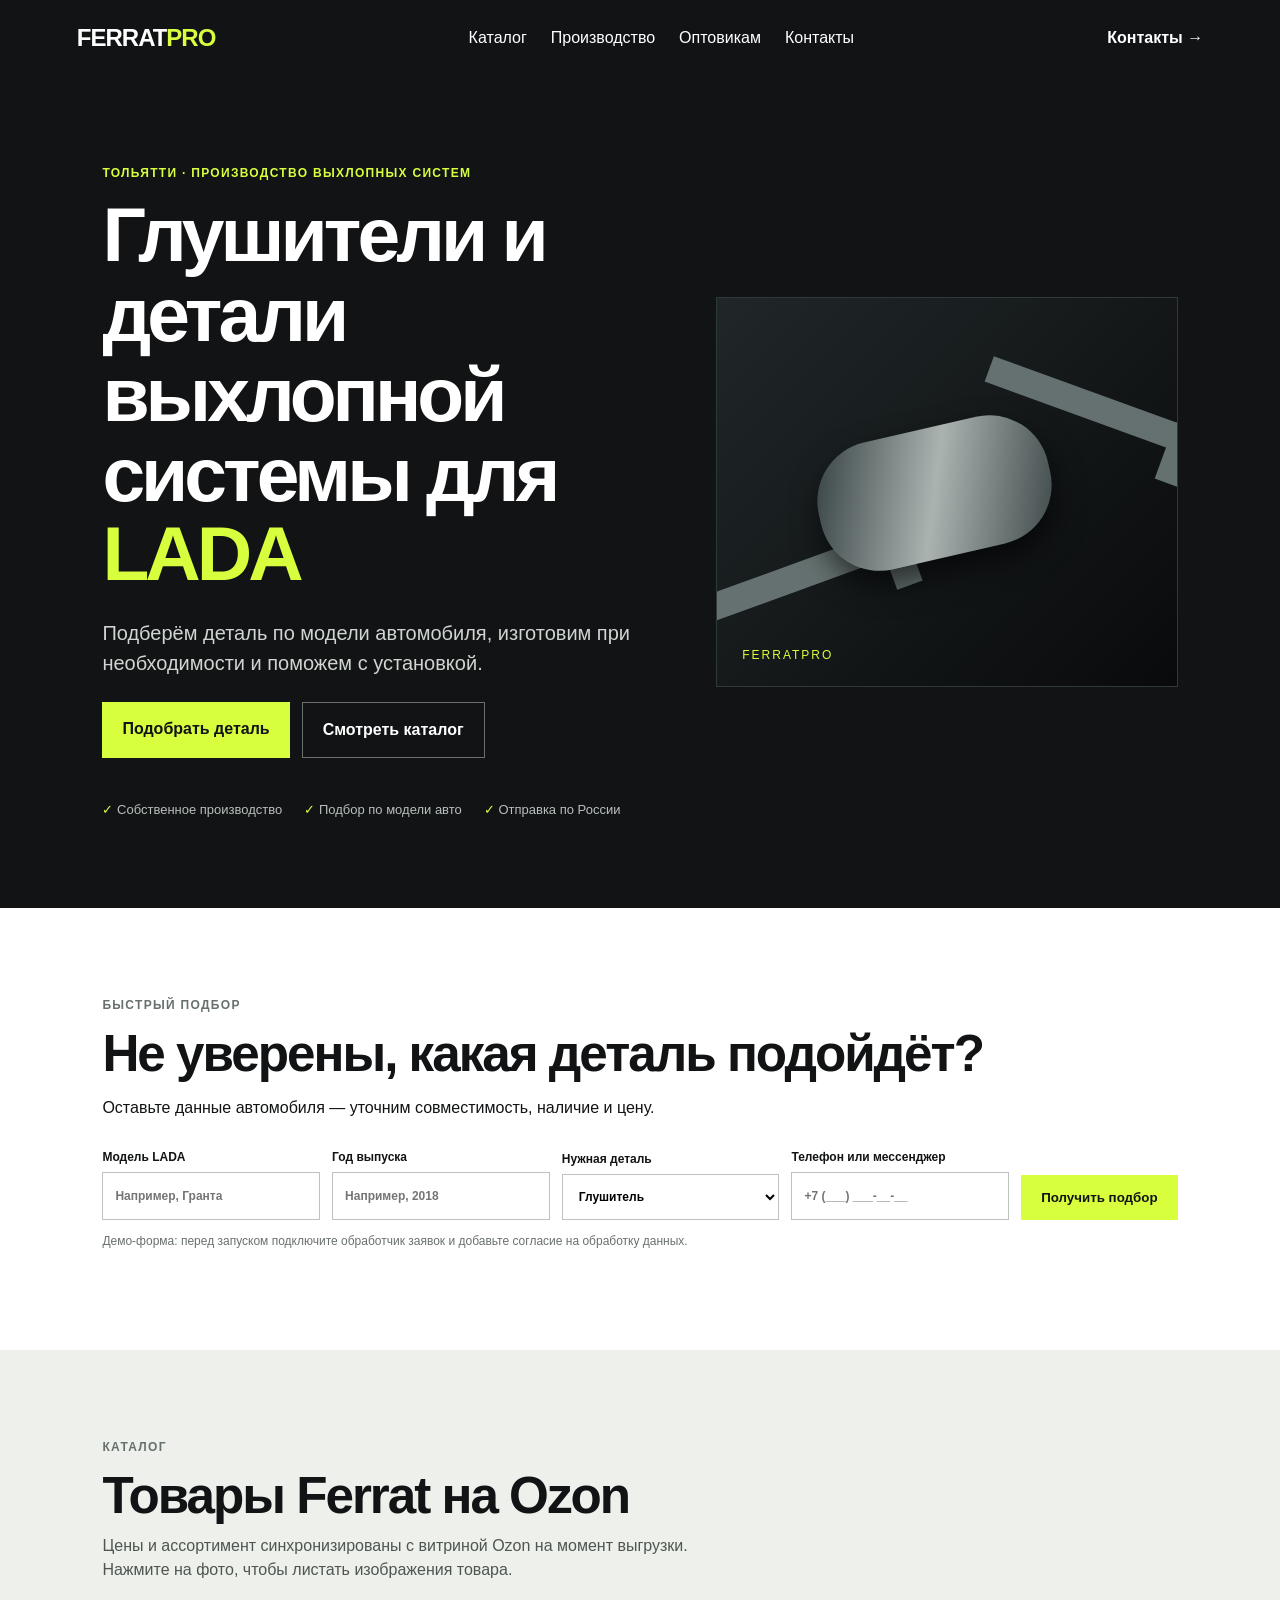
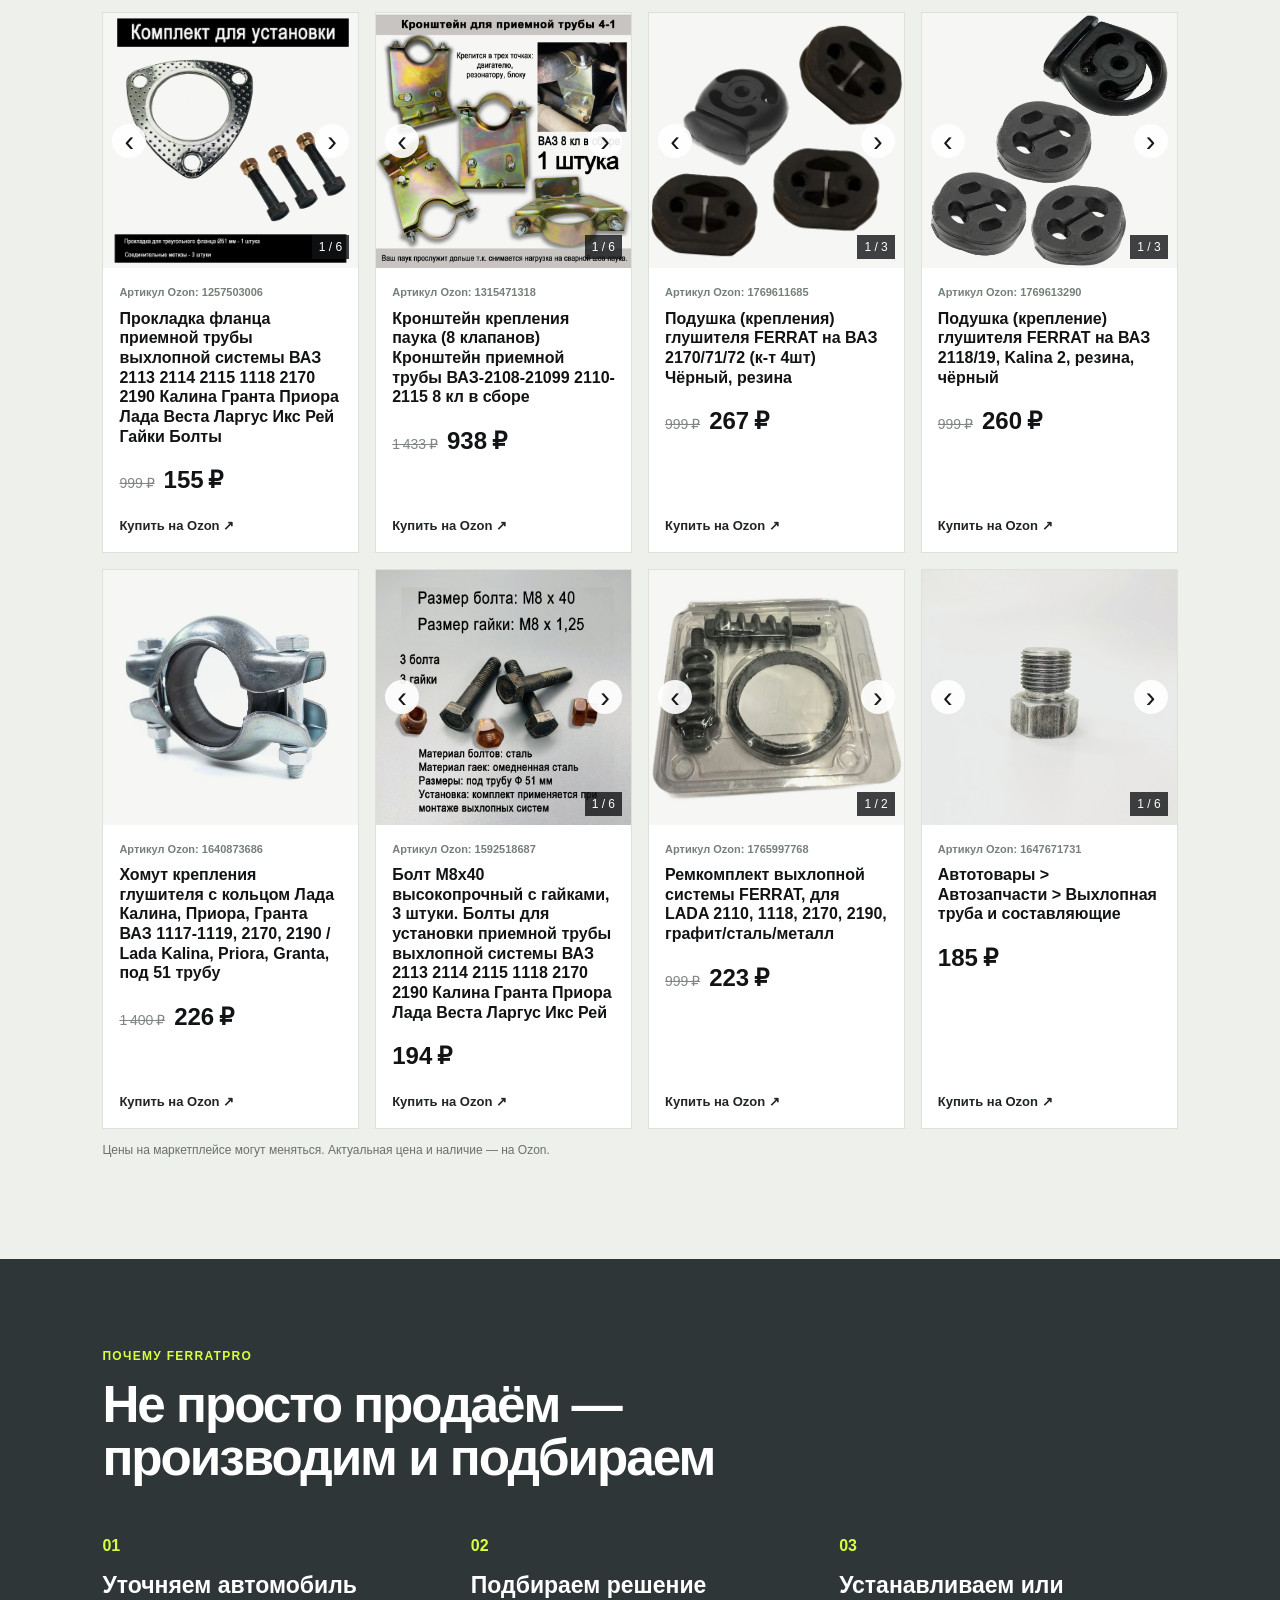
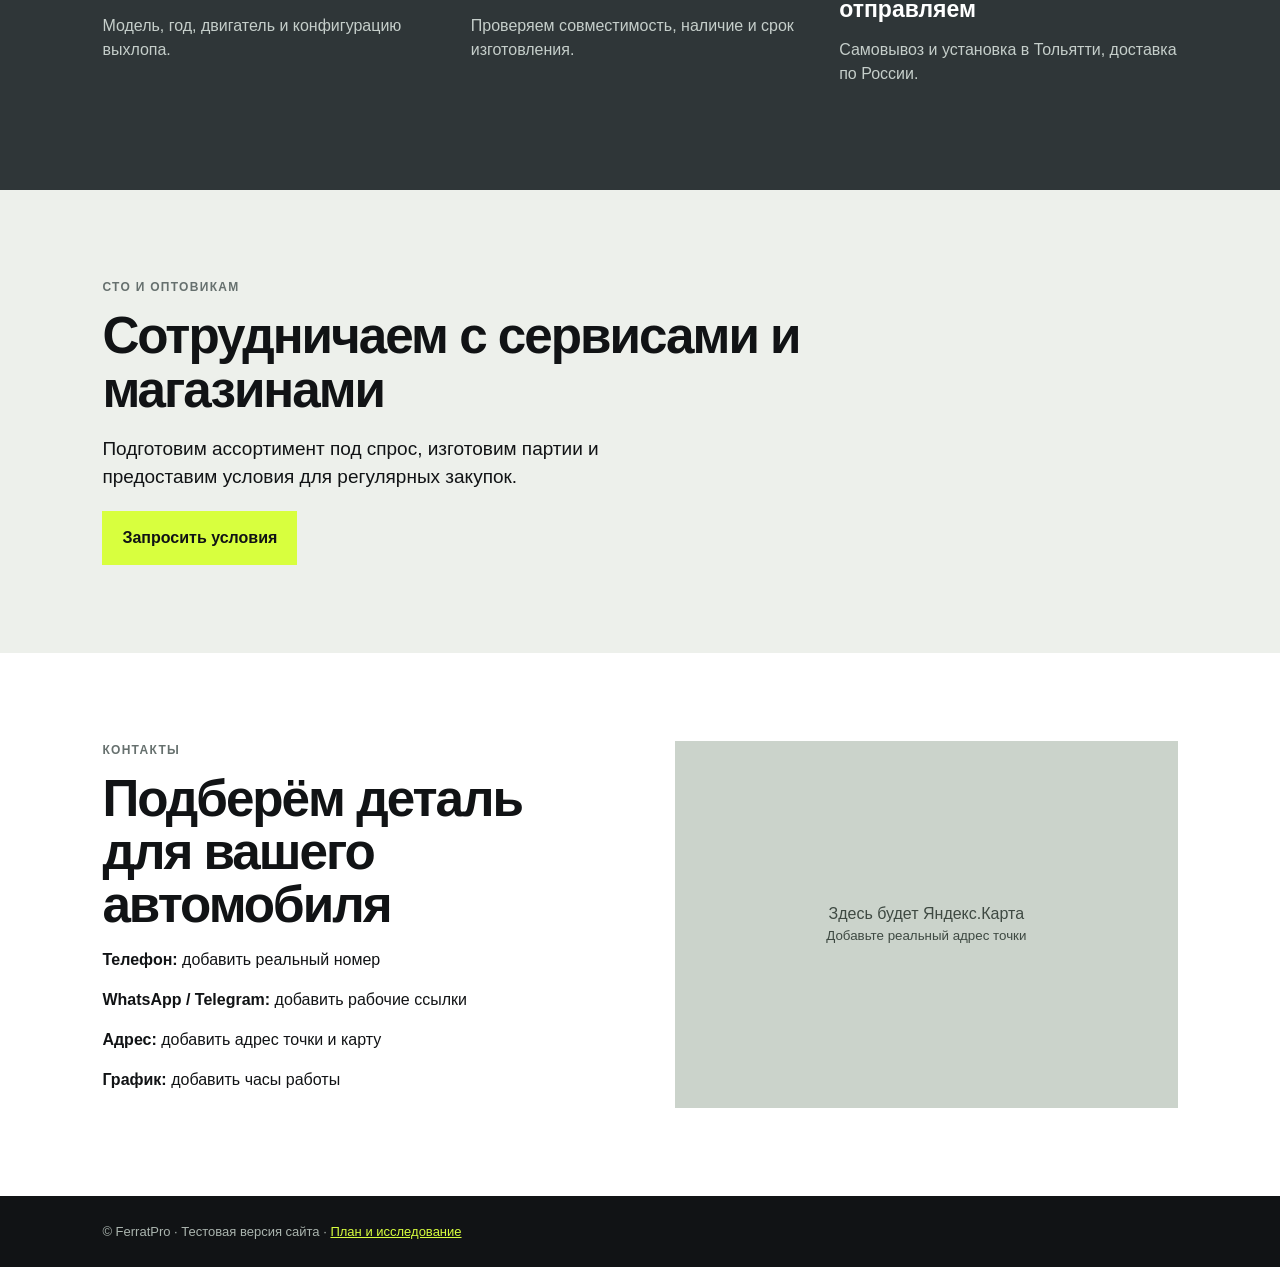
==== public_html/index.html @ e41630f1 "Move public site files into public_html" ====
<!doctype html>
<html lang="ru">
  <head>
    <meta charset="UTF-8" />
    <meta name="viewport" content="width=device-width, initial-scale=1.0" />
    <meta name="description" content="FerratPro — производство и подбор деталей выхлопной системы для LADA в Тольятти." />
    <title>FerratPro — детали выхлопной системы для LADA</title>
    <link rel="stylesheet" href="assets/styles.css" />
  </head>
  <body>
    <header class="header">
      <a class="logo" href="#">FERRAT<span>PRO</span></a>
      <nav aria-label="Основная навигация">
        <a href="#catalog">Каталог</a>
        <a href="#production">Производство</a>
        <a href="#wholesale">Оптовикам</a>
        <a href="#contacts">Контакты</a>
      </nav>
      <a class="phone" href="#contacts">Контакты →</a>
    </header>

    <main>
      <section class="hero">
        <div>
          <p class="eyebrow">ТОЛЬЯТТИ · ПРОИЗВОДСТВО ВЫХЛОПНЫХ СИСТЕМ</p>
          <h1>Глушители и детали выхлопной системы для <em>LADA</em></h1>
          <p class="lead">Подберём деталь по модели автомобиля, изготовим при необходимости и поможем с установкой.</p>
          <div class="actions">
            <a class="button" href="#selection">Подобрать деталь</a>
            <a class="button secondary" href="#catalog">Смотреть каталог</a>
          </div>
          <ul class="facts">
            <li>Собственное производство</li>
            <li>Подбор по модели авто</li>
            <li>Отправка по России</li>
          </ul>
        </div>
        <div class="hero-art" aria-label="Иллюстрация детали выхлопной системы">
          <div class="pipe pipe-one"></div><div class="pipe pipe-two"></div><div class="muffler"></div>
          <span>FERRATPRO</span>
        </div>
      </section>

      <section id="selection" class="selection">
        <p class="eyebrow">БЫСТРЫЙ ПОДБОР</p>
        <h2>Не уверены, какая деталь подойдёт?</h2>
        <p>Оставьте данные автомобиля — уточним совместимость, наличие и цену.</p>
        <form onsubmit="return submitSelection(event)">
          <label>Модель LADA <input required name="model" placeholder="Например, Гранта" /></label>
          <label>Год выпуска <input required name="year" inputmode="numeric" placeholder="Например, 2018" /></label>
          <label>Нужная деталь <select name="part"><option>Глушитель</option><option>Резонатор</option><option>Гофра</option><option>Пламегаситель</option><option>Нужна консультация</option></select></label>
          <label>Телефон или мессенджер <input required name="contact" placeholder="+7 (___) ___-__-__" /></label>
          <button class="button" type="submit">Получить подбор</button>
        </form>
        <p class="form-note">Демо-форма: перед запуском подключите обработчик заявок и добавьте согласие на обработку данных.</p>
      </section>

      <section id="catalog" class="section">
        <p class="eyebrow">КАТАЛОГ</p><h2>Товары Ferrat на Ozon</h2>
        <p class="catalog-intro">Цены и ассортимент синхронизированы с витриной Ozon на момент выгрузки. Нажмите на фото, чтобы листать изображения товара.</p>
        <div id="product-grid" class="product-grid"></div>
        <p class="placeholder">Цены на маркетплейсе могут меняться. Актуальная цена и наличие — на Ozon.</p>
      </section>

      <section id="production" class="dark-section">
        <p class="eyebrow">ПОЧЕМУ FERRATPRO</p>
        <h2>Не просто продаём — производим и подбираем</h2>
        <div class="steps">
          <div><span>01</span><h3>Уточняем автомобиль</h3><p>Модель, год, двигатель и конфигурацию выхлопа.</p></div>
          <div><span>02</span><h3>Подбираем решение</h3><p>Проверяем совместимость, наличие и срок изготовления.</p></div>
          <div><span>03</span><h3>Устанавливаем или отправляем</h3><p>Самовывоз и установка в Тольятти, доставка по России.</p></div>
        </div>
      </section>

      <section id="wholesale" class="section wholesale">
        <p class="eyebrow">СТО И ОПТОВИКАМ</p><h2>Сотрудничаем с сервисами и магазинами</h2>
        <p>Подготовим ассортимент под спрос, изготовим партии и предоставим условия для регулярных закупок.</p>
        <a class="button" href="#contacts">Запросить условия</a>
      </section>

      <section id="contacts" class="contacts">
        <div><p class="eyebrow">КОНТАКТЫ</p><h2>Подберём деталь для вашего автомобиля</h2>
          <p><strong>Телефон:</strong> добавить реальный номер</p>
          <p><strong>WhatsApp / Telegram:</strong> добавить рабочие ссылки</p>
          <p><strong>Адрес:</strong> добавить адрес точки и карту</p>
          <p><strong>График:</strong> добавить часы работы</p>
        </div>
        <div class="map">Здесь будет Яндекс.Карта<br /><small>Добавьте реальный адрес точки</small></div>
      </section>
    </main>
    <footer>© FerratPro · Тестовая версия сайта · <a href="https://github.com/EugeneSlusar/ferratpro.ru/blob/main/README.md" target="_blank" rel="noopener">План и исследование</a></footer>
    <script src="assets/catalog.js"></script>
    <script>
      const escapeHtml = (value) => String(value).replace(/[&<>"']/g, char => ({'&':'&amp;','<':'&lt;','>':'&gt;','"':'&quot;',"'":'&#039;'}[char]));
      const productGrid = document.querySelector('#product-grid');
      productGrid.innerHTML = window.FERRAT_PRODUCTS.map((product, productIndex) => `
        <article class="product-card">
          <div class="product-gallery" data-gallery="${productIndex}">
            <img src="${product.images[0]}" alt="${escapeHtml(product.name)}" loading="lazy" />
            ${product.images.length > 1 ? `<button class="gallery-button previous" aria-label="Предыдущее фото">‹</button><button class="gallery-button next" aria-label="Следующее фото">›</button><span class="gallery-count">1 / ${product.images.length}</span>` : ''}
          </div>
          <div class="product-body">
            <p class="article">Артикул Ozon: ${product.id}</p>
            <h3>${escapeHtml(product.name)}</h3>
            <div class="prices">${product.oldPrice ? `<del>${product.oldPrice}</del>` : ''}<strong>${product.price}</strong></div>
            <a class="ozon-link" href="${product.ozonUrl}" target="_blank" rel="noopener">Купить на Ozon ↗</a>
          </div>
        </article>`).join('');

      document.querySelectorAll('.product-gallery').forEach(gallery => {
        const product = window.FERRAT_PRODUCTS[gallery.dataset.gallery];
        if (product.images.length < 2) return;
        let current = 0;
        const image = gallery.querySelector('img');
        const count = gallery.querySelector('.gallery-count');
        const show = step => {
          current = (current + step + product.images.length) % product.images.length;
          image.src = product.images[current];
          count.textContent = `${current + 1} / ${product.images.length}`;
        };
        gallery.querySelector('.previous').addEventListener('click', () => show(-1));
        gallery.querySelector('.next').addEventListener('click', () => show(1));
      });

      function submitSelection(event) {
        event.preventDefault();
        alert('Спасибо! В тестовой версии форма не отправляет данные. Подключите CRM, почту или мессенджер перед запуском.');
        return false;
      }
    </script>
  </body>
</html>
---- public_html/assets/styles.css ----
:root { --ink:#111315; --steel:#2f3638; --acid:#d8ff3e; --mist:#edf0eb; --white:#fff; }
* { box-sizing:border-box; } html { scroll-behavior:smooth; } body { margin:0; background:var(--mist); color:var(--ink); font:16px/1.5 Arial, sans-serif; }
.header { min-height:76px; display:flex; align-items:center; justify-content:space-between; padding:0 6vw; background:var(--ink); color:white; position:sticky; top:0; z-index:2; }
.logo { color:white; text-decoration:none; font-size:24px; font-weight:900; letter-spacing:-1px; }.logo span { color:var(--acid); }.header nav { display:flex; gap:24px; }.header a { color:inherit; text-decoration:none; }.phone { font-weight:bold; }
main > section { padding:88px 8vw; }.hero { min-height:650px; display:grid; grid-template-columns:1.1fr .9fr; align-items:center; gap:50px; background:var(--ink); color:white; overflow:hidden; }.eyebrow { margin:0 0 13px; color:#66706e; font-size:12px; font-weight:bold; letter-spacing:1.3px; }.hero .eyebrow { color:var(--acid); } h1,h2,h3 { line-height:1.04; margin:0; } h1 { max-width:720px; font-size:clamp(44px,6vw,84px); letter-spacing:-4px; } h1 em { color:var(--acid); font-style:normal; }.lead { max-width:550px; margin:24px 0; font-size:20px; color:#cfd5d1; }.actions { display:flex; flex-wrap:wrap; gap:12px; }.button { display:inline-block; border:0; background:var(--acid); color:var(--ink); padding:15px 20px; text-decoration:none; font-weight:bold; cursor:pointer; }.secondary { border:1px solid #68706e; color:white; background:transparent; }.facts { display:flex; gap:22px; padding:0; margin:42px 0 0; list-style:none; font-size:13px; color:#b8c0bb; }.facts li::before { content:"✓ "; color:var(--acid); }
.hero-art { height:390px; position:relative; background:radial-gradient(circle at 55% 45%,#596365 0 5%,transparent 6%),linear-gradient(135deg,#202729,#090a0b); border:1px solid #30393a; overflow:hidden; }.hero-art span { position:absolute; bottom:22px; left:25px; font-size:12px; letter-spacing:2px; color:var(--acid); }.muffler { position:absolute; width:235px; height:130px; top:130px; left:100px; border-radius:60px; background:linear-gradient(110deg,#313c3e,#aab3b0,#3a4445); transform:rotate(-13deg); box-shadow:0 15px 30px #0009; }.pipe { position:absolute; width:220px; height:60px; border:27px solid #657170; border-left:0; border-bottom:0; }.pipe-one { top:94px; right:-20px; transform:rotate(20deg); }.pipe-two { bottom:66px; left:-18px; transform:rotate(-20deg); }
.selection { background:white; }.selection h2,.section h2,.dark-section h2,.contacts h2 { font-size:clamp(32px,4vw,56px); letter-spacing:-2px; }.selection form { display:grid; grid-template-columns:repeat(4,1fr) auto; gap:12px; align-items:end; margin-top:28px; }.selection label { font-size:12px; font-weight:bold; }.selection input,.selection select { width:100%; display:block; margin-top:6px; padding:14px 12px; border:1px solid #bcc2bd; background:white; font:inherit; }.form-note,.placeholder { font-size:12px; color:#69716b; }.catalog-intro { max-width:620px; margin:12px 0 30px; color:#4e5651; }.product-grid { display:grid; grid-template-columns:repeat(4,minmax(0,1fr)); gap:16px; }.product-card { display:flex; flex-direction:column; min-width:0; background:#fff; border:1px solid #dce1dc; }.product-gallery { position:relative; aspect-ratio:1/1; background:#f6f7f5; overflow:hidden; }.product-gallery img { display:block; width:100%; height:100%; object-fit:contain; mix-blend-mode:multiply; }.gallery-button { position:absolute; top:50%; width:34px; height:34px; border:0; border-radius:50%; background:#ffffffe8; color:#151817; cursor:pointer; font-size:29px; line-height:24px; transform:translateY(-50%); }.gallery-button:hover { background:var(--acid); }.previous { left:9px; }.next { right:9px; }.gallery-count { position:absolute; bottom:9px; right:9px; padding:3px 7px; color:white; background:#111315cc; font-size:12px; }.product-body { display:flex; flex:1; flex-direction:column; padding:16px; }.article { margin:0 0 8px; color:#758078; font-size:11px; font-weight:bold; }.product-body h3 { font-size:16px; line-height:1.23; }.prices { display:flex; align-items:baseline; flex-wrap:wrap; gap:9px; margin-top:16px; }.prices strong { font-size:24px; }.prices del { color:#808783; font-size:14px; }.ozon-link { display:block; margin-top:auto; padding-top:18px; color:#202624; font-size:13px; font-weight:bold; text-decoration:none; }.ozon-link:hover { color:#668000; }
.dark-section { background:var(--steel); color:white; }.dark-section .eyebrow { color:var(--acid); }.dark-section h2 { max-width:700px; }.steps { display:grid; grid-template-columns:repeat(3,1fr); gap:30px; margin-top:50px; }.steps span { color:var(--acid); font-weight:bold; }.steps h3 { margin:16px 0 8px; font-size:23px; }.steps p { color:#c5ceca; }.wholesale { max-width:950px; }.wholesale > p:not(.eyebrow) { max-width:600px; font-size:19px; }.contacts { display:grid; grid-template-columns:1fr 1fr; gap:70px; background:white; }.map { min-height:290px; display:grid; place-items:center; align-content:center; text-align:center; background:#cbd3cb; color:#3e4942; } footer { padding:26px 8vw; background:var(--ink); color:#aab4ae; font-size:13px; } footer a { color:var(--acid); }
@media (max-width:850px) { .header nav { display:none; }.hero,.contacts { grid-template-columns:1fr; }.hero { min-height:auto; padding-top:70px; }.hero-art { height:280px; }.selection form,.product-grid,.steps { grid-template-columns:1fr 1fr; }.selection form .button { width:100%; }.facts { display:block; }.facts li { margin:7px 0; } }
@media (max-width:520px) { main > section { padding:60px 6vw; }.header { padding:0 6vw; }.phone { font-size:13px; }.selection form,.product-grid,.steps { grid-template-columns:1fr; } h1 { letter-spacing:-2px; }.hero-art { display:none; } }
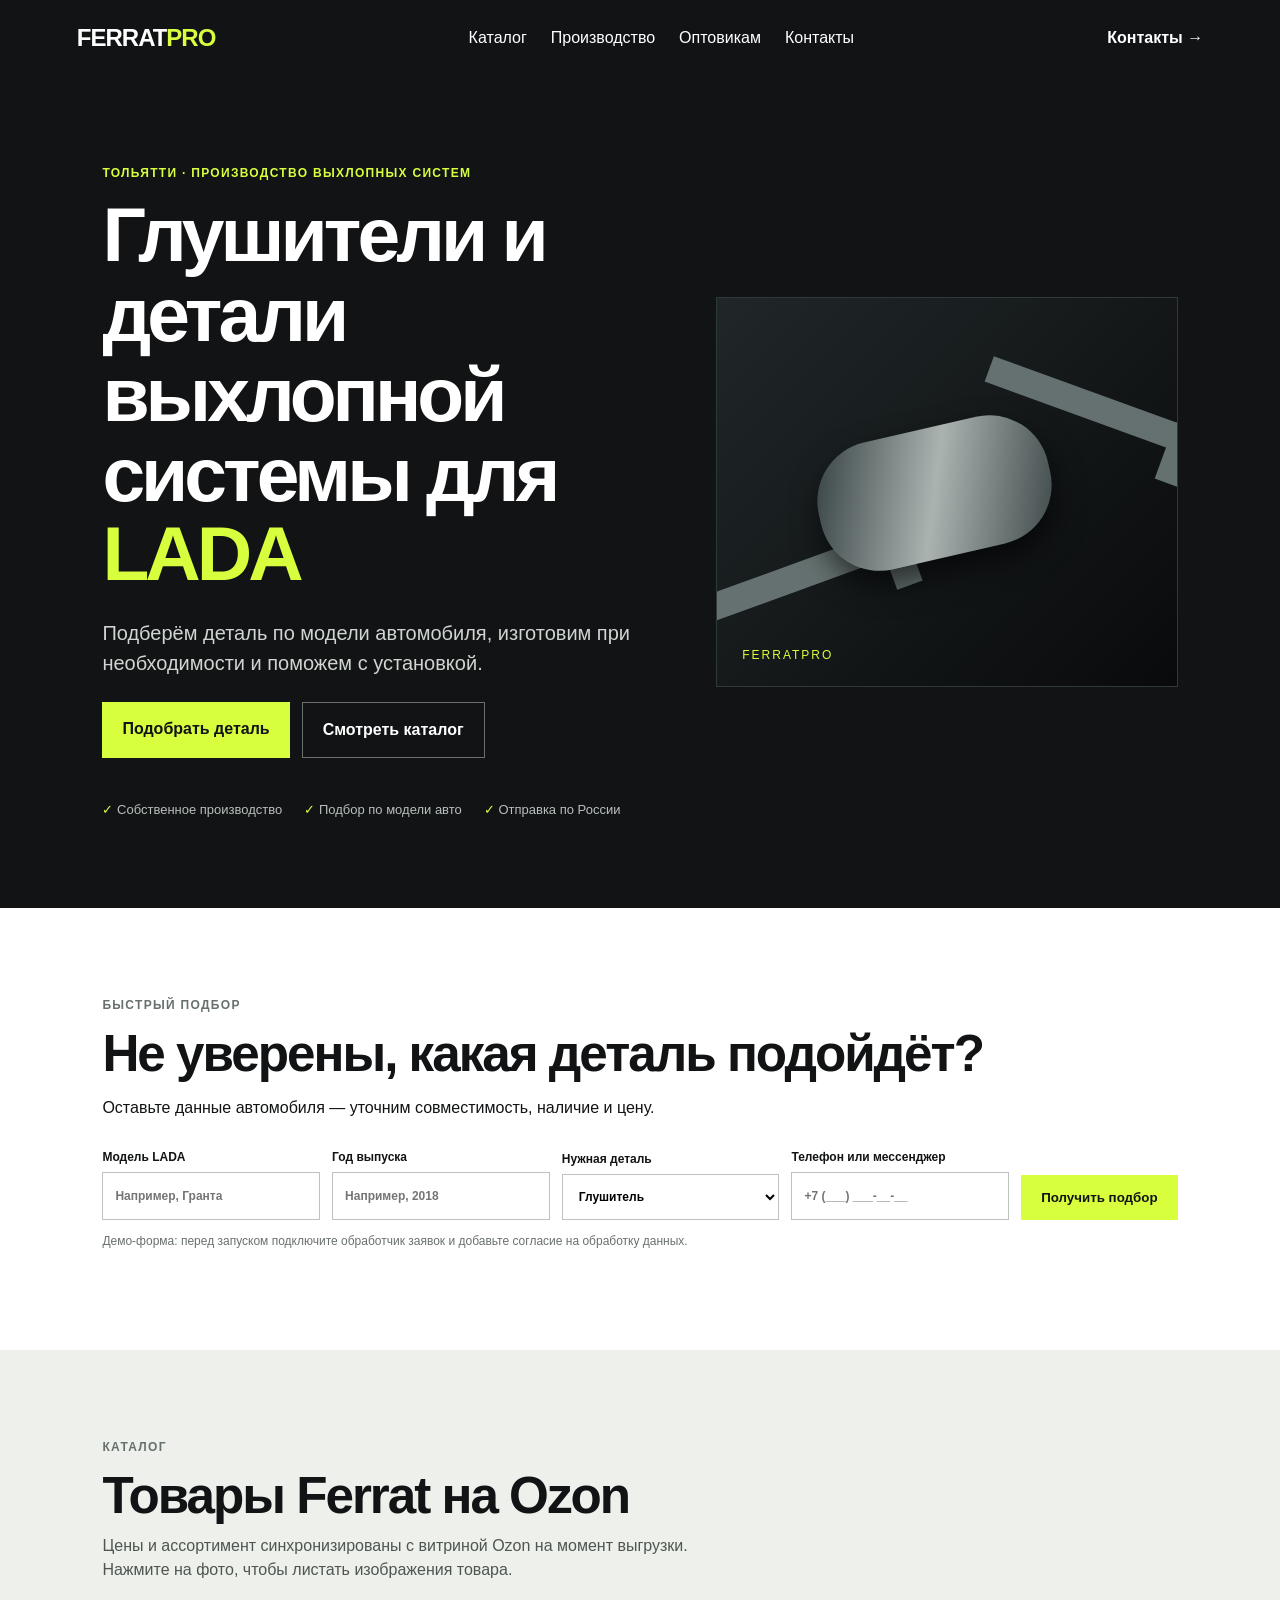
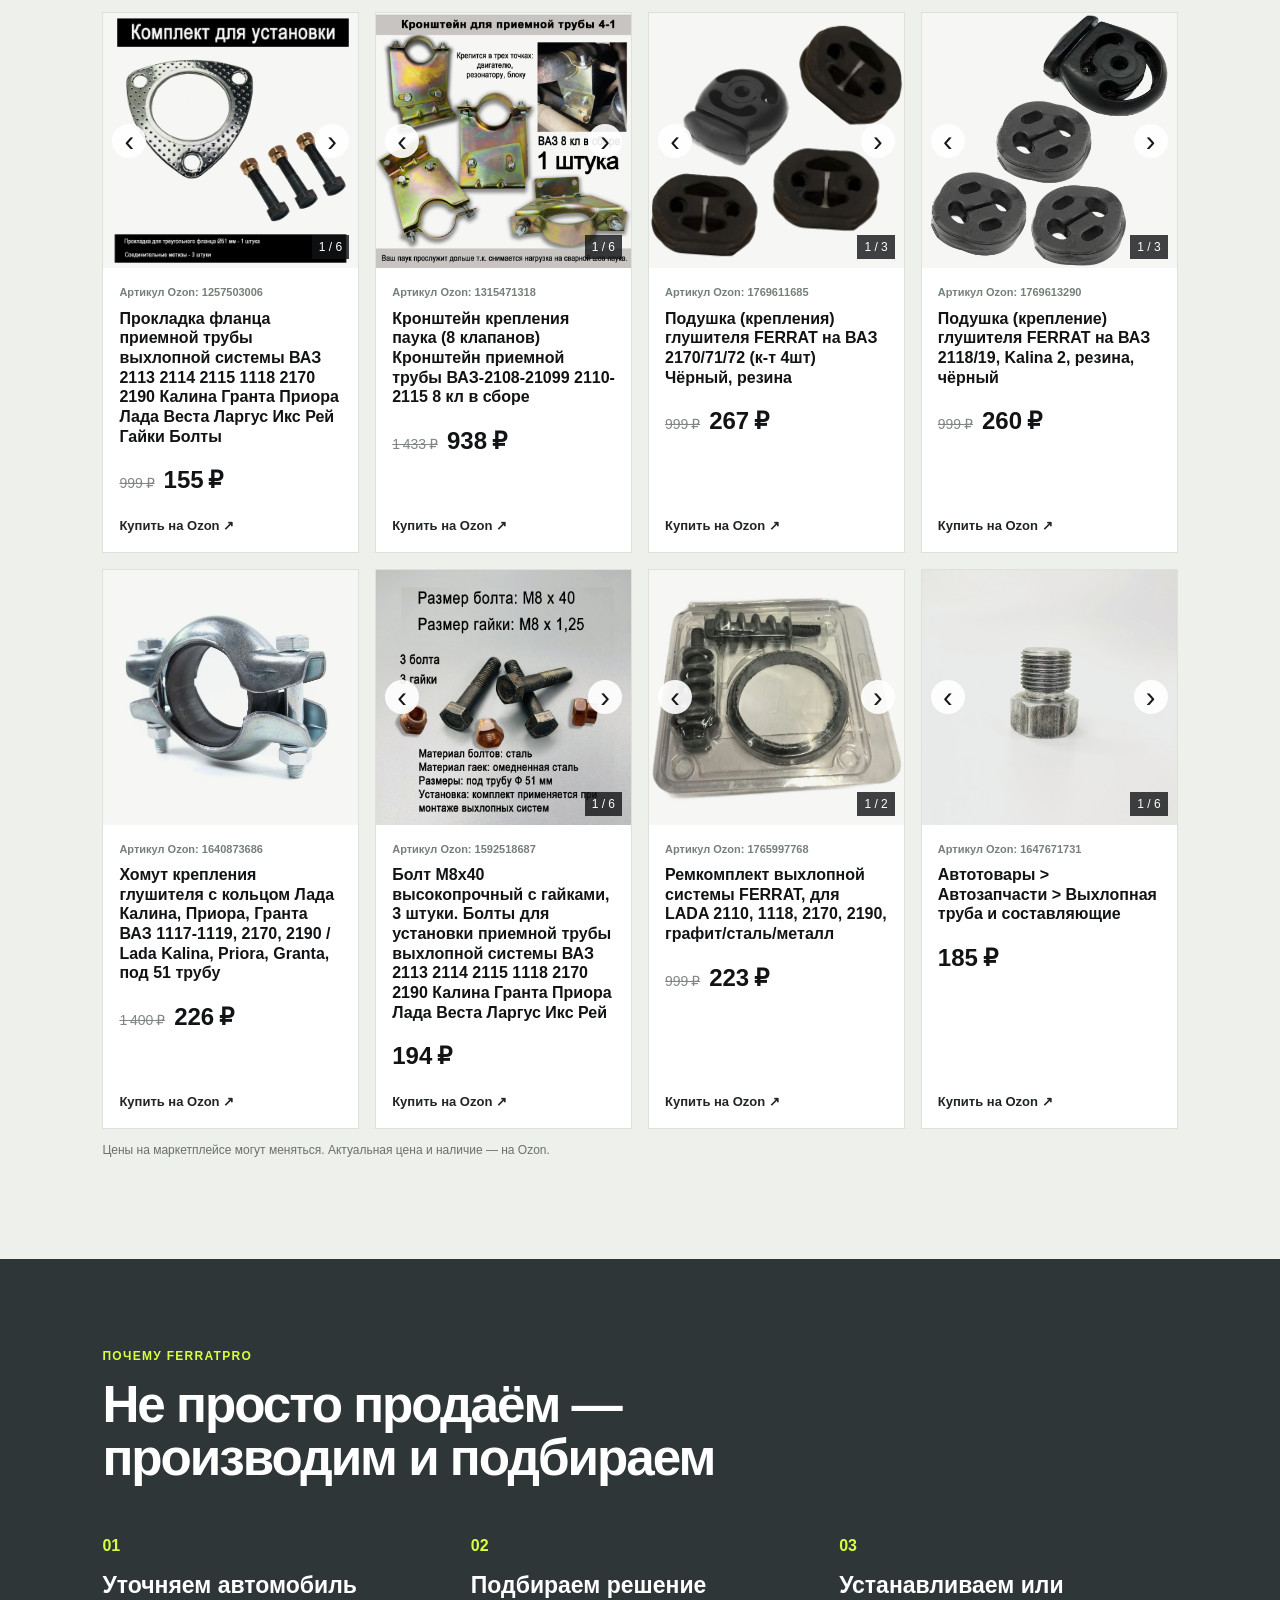
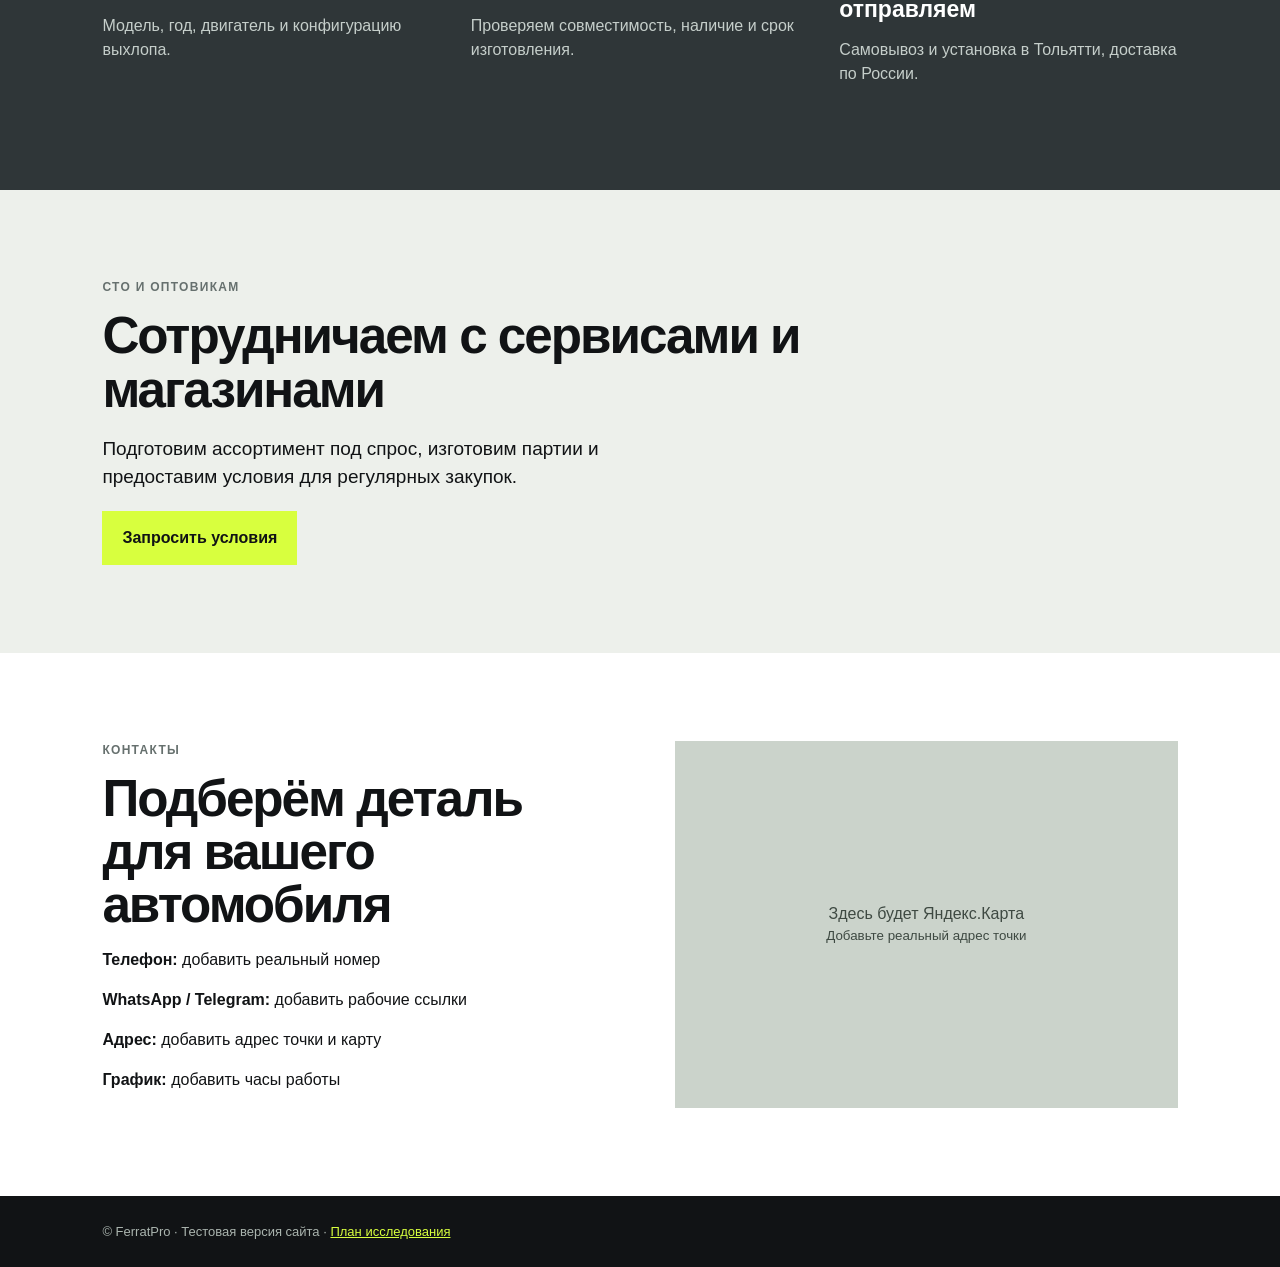
==== commit 55626c06: "Move research page into noindex plan section" ====
--- a/public_html/index.html
+++ b/public_html/index.html
@@ -88,7 +88,7 @@
         <div class="map">Здесь будет Яндекс.Карта<br /><small>Добавьте реальный адрес точки</small></div>
       </section>
     </main>
-    <footer>© FerratPro · Тестовая версия сайта · <a href="https://github.com/EugeneSlusar/ferratpro.ru/blob/main/README.md" target="_blank" rel="noopener">План и исследование</a></footer>
+    <footer>© FerratPro · Тестовая версия сайта · <a href="plan/research.html">План исследования</a></footer>
     <script src="assets/catalog.js"></script>
     <script>
       const escapeHtml = (value) => String(value).replace(/[&<>"']/g, char => ({'&':'&amp;','<':'&lt;','>':'&gt;','"':'&quot;',"'":'&#039;'}[char]));
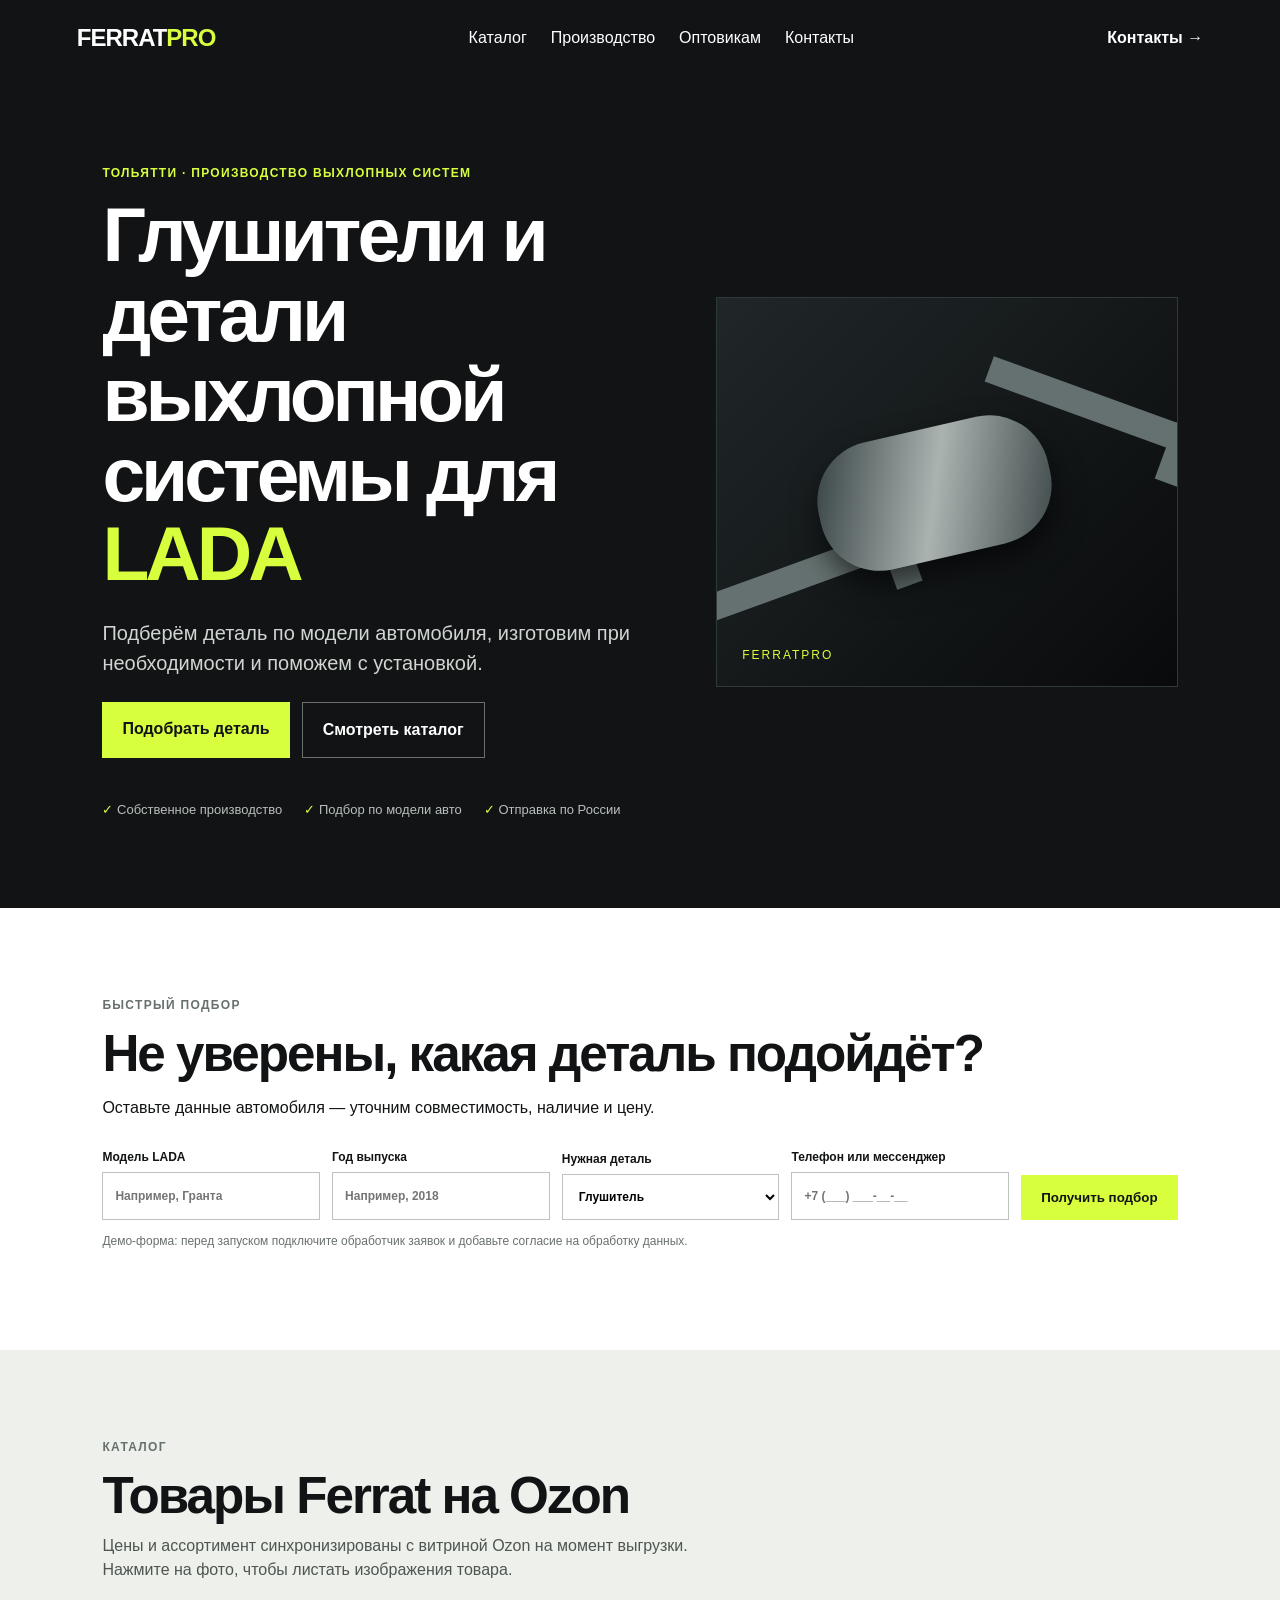
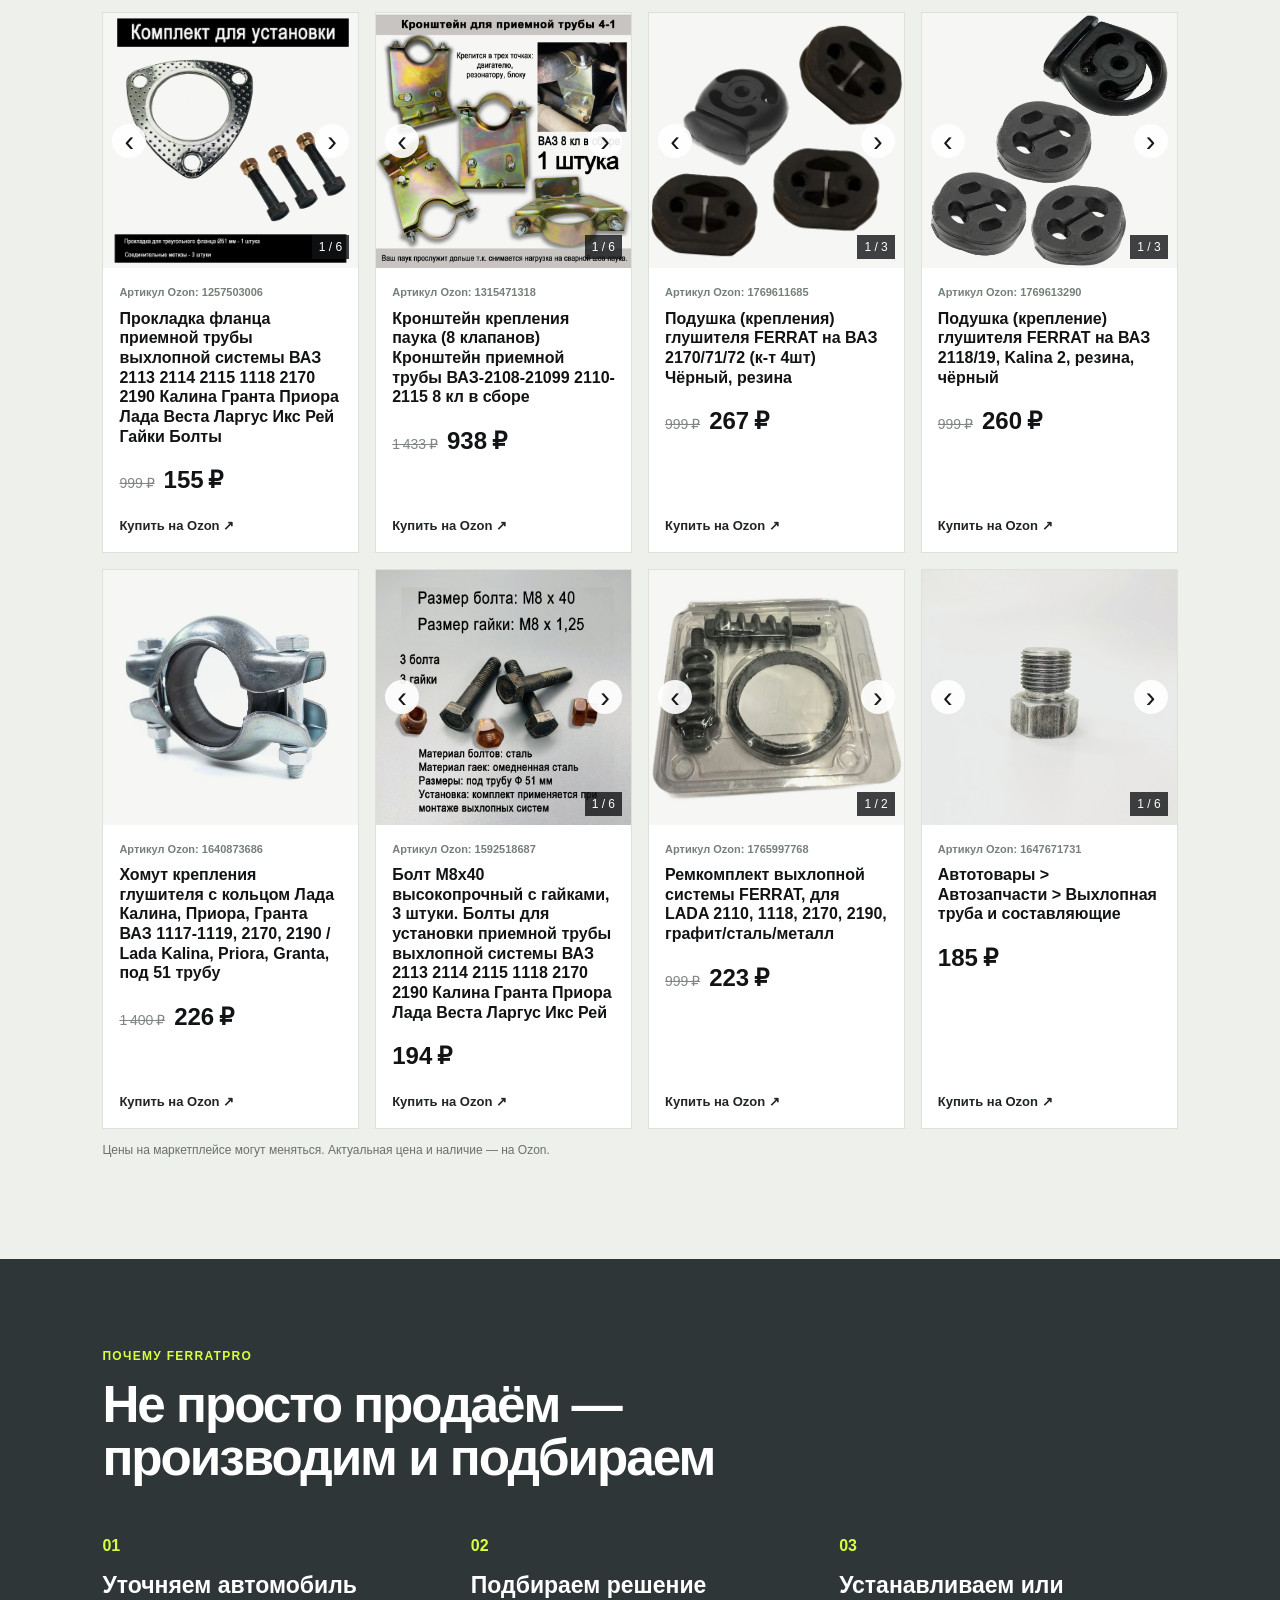
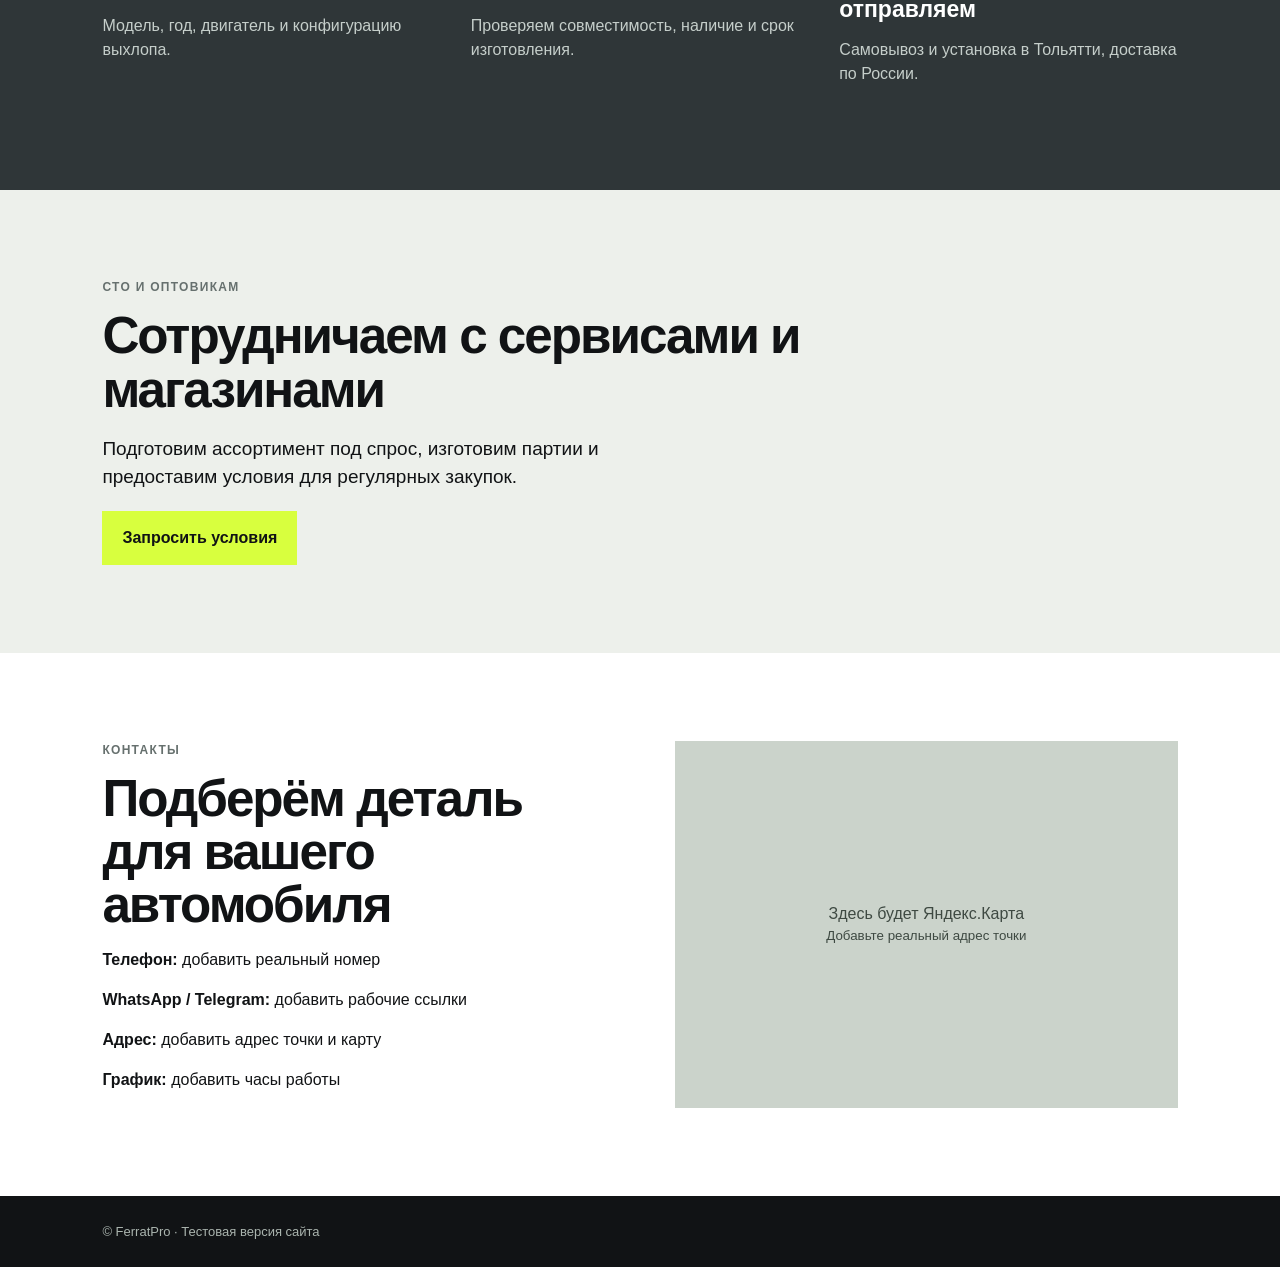
==== commit f90fe7c2: "Remove research plan link from homepage" ====
--- a/public_html/index.html
+++ b/public_html/index.html
@@ -88,7 +88,7 @@
         <div class="map">Здесь будет Яндекс.Карта<br /><small>Добавьте реальный адрес точки</small></div>
       </section>
     </main>
-    <footer>© FerratPro · Тестовая версия сайта · <a href="plan/research.html">План исследования</a></footer>
+    <footer>© FerratPro · Тестовая версия сайта</footer>
     <script src="assets/catalog.js"></script>
     <script>
       const escapeHtml = (value) => String(value).replace(/[&<>"']/g, char => ({'&':'&amp;','<':'&lt;','>':'&gt;','"':'&quot;',"'":'&#039;'}[char]));
